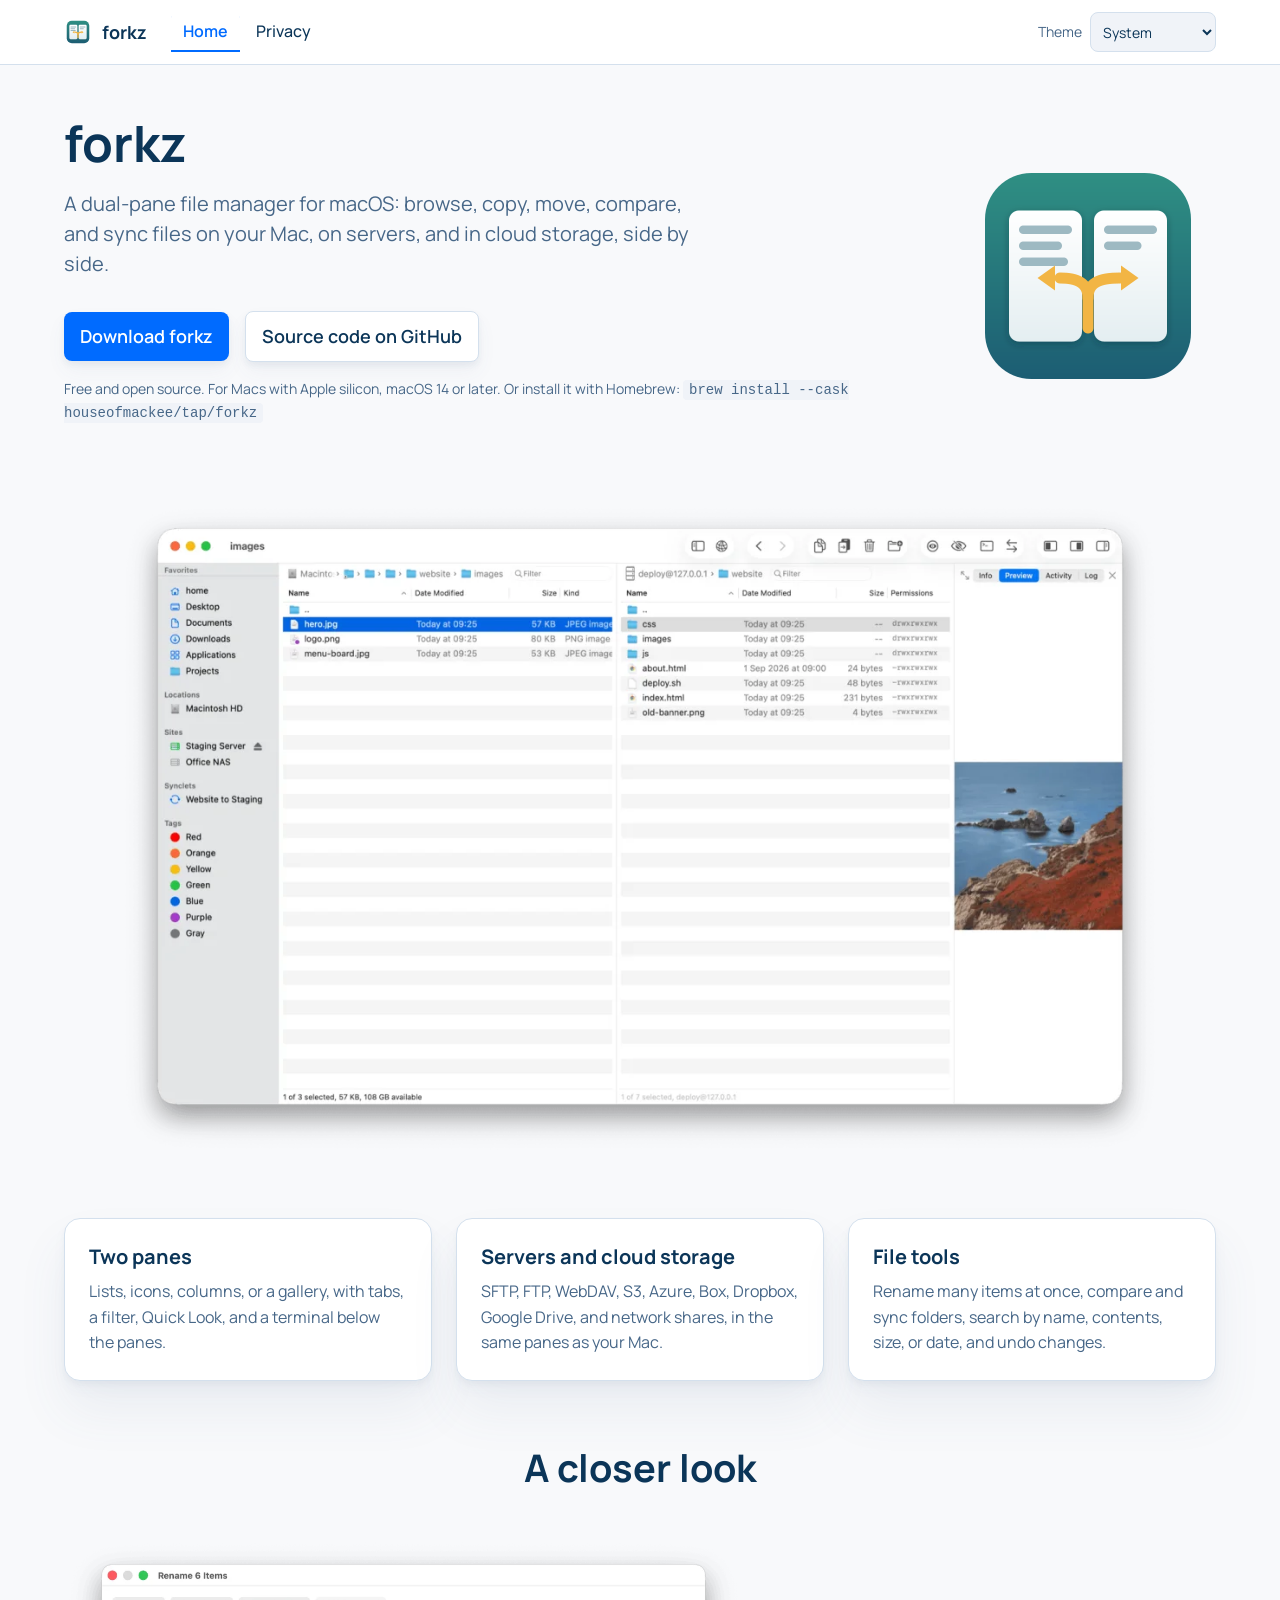
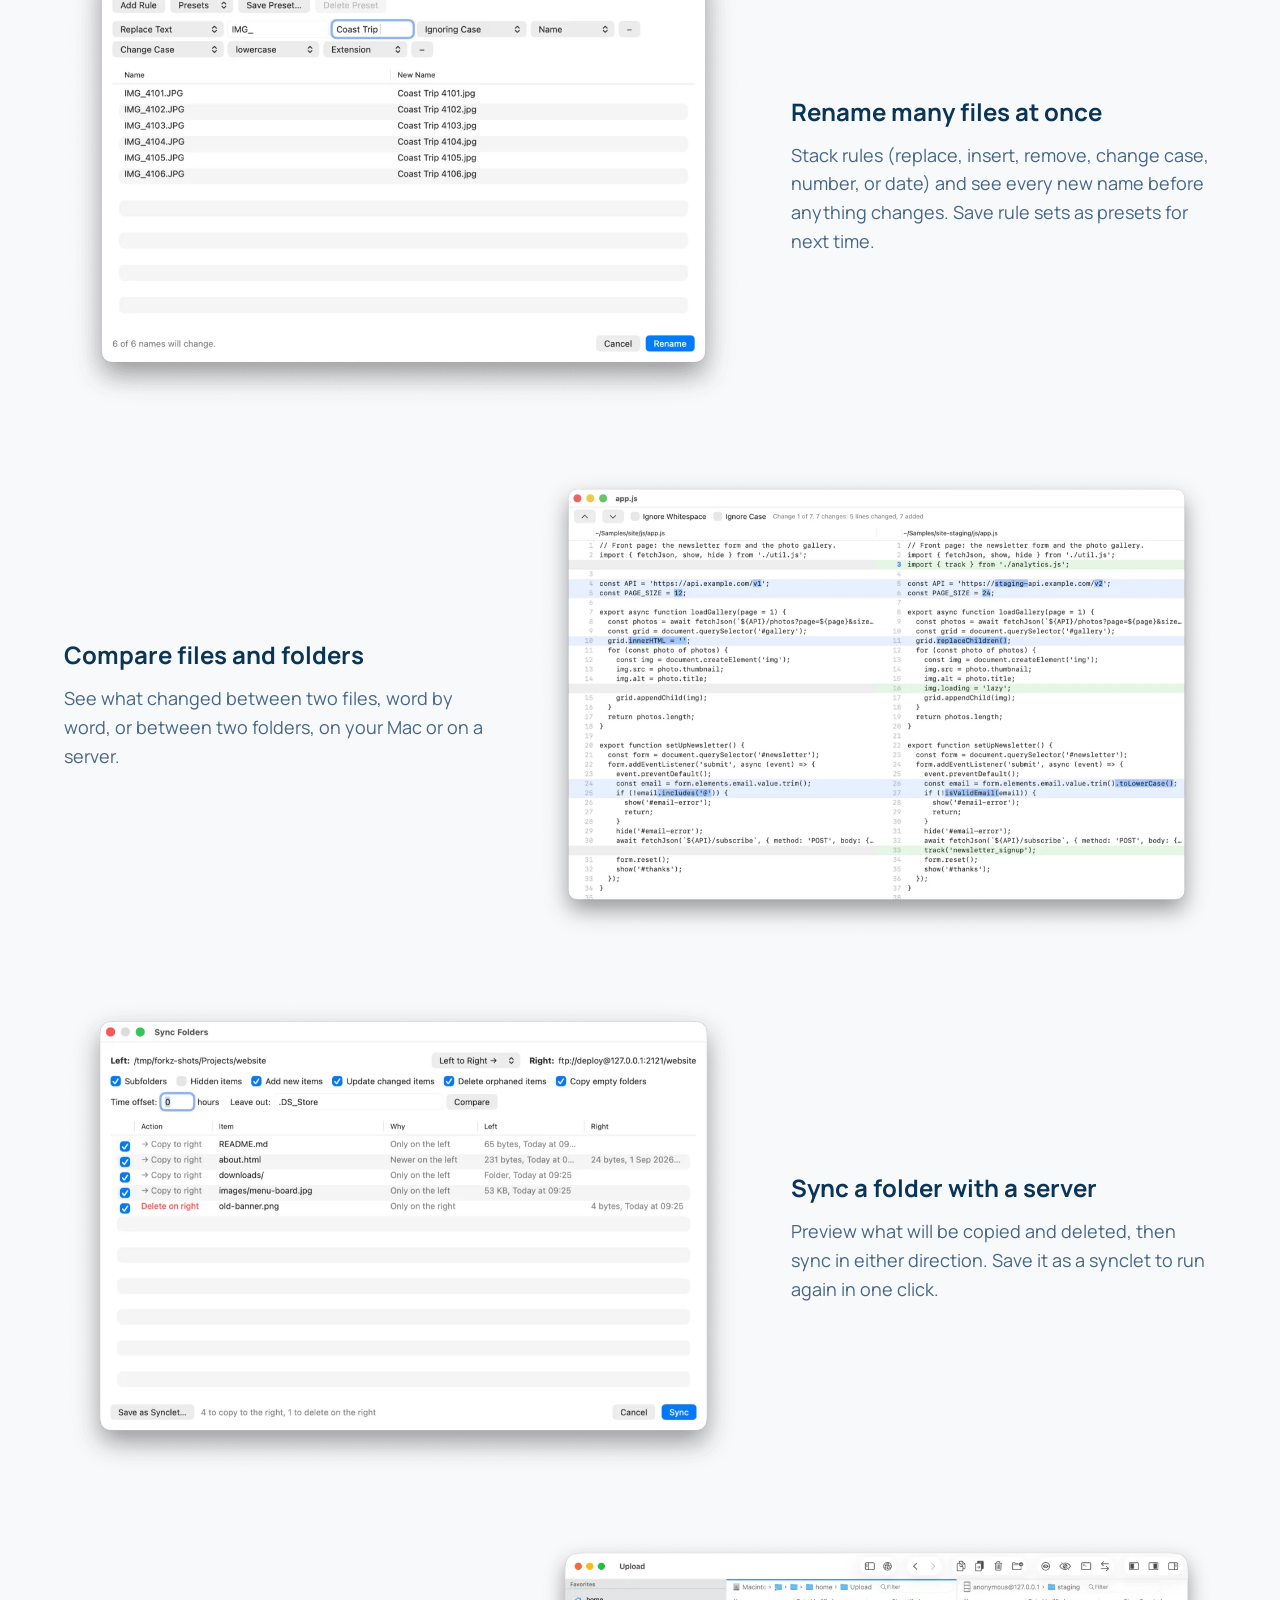
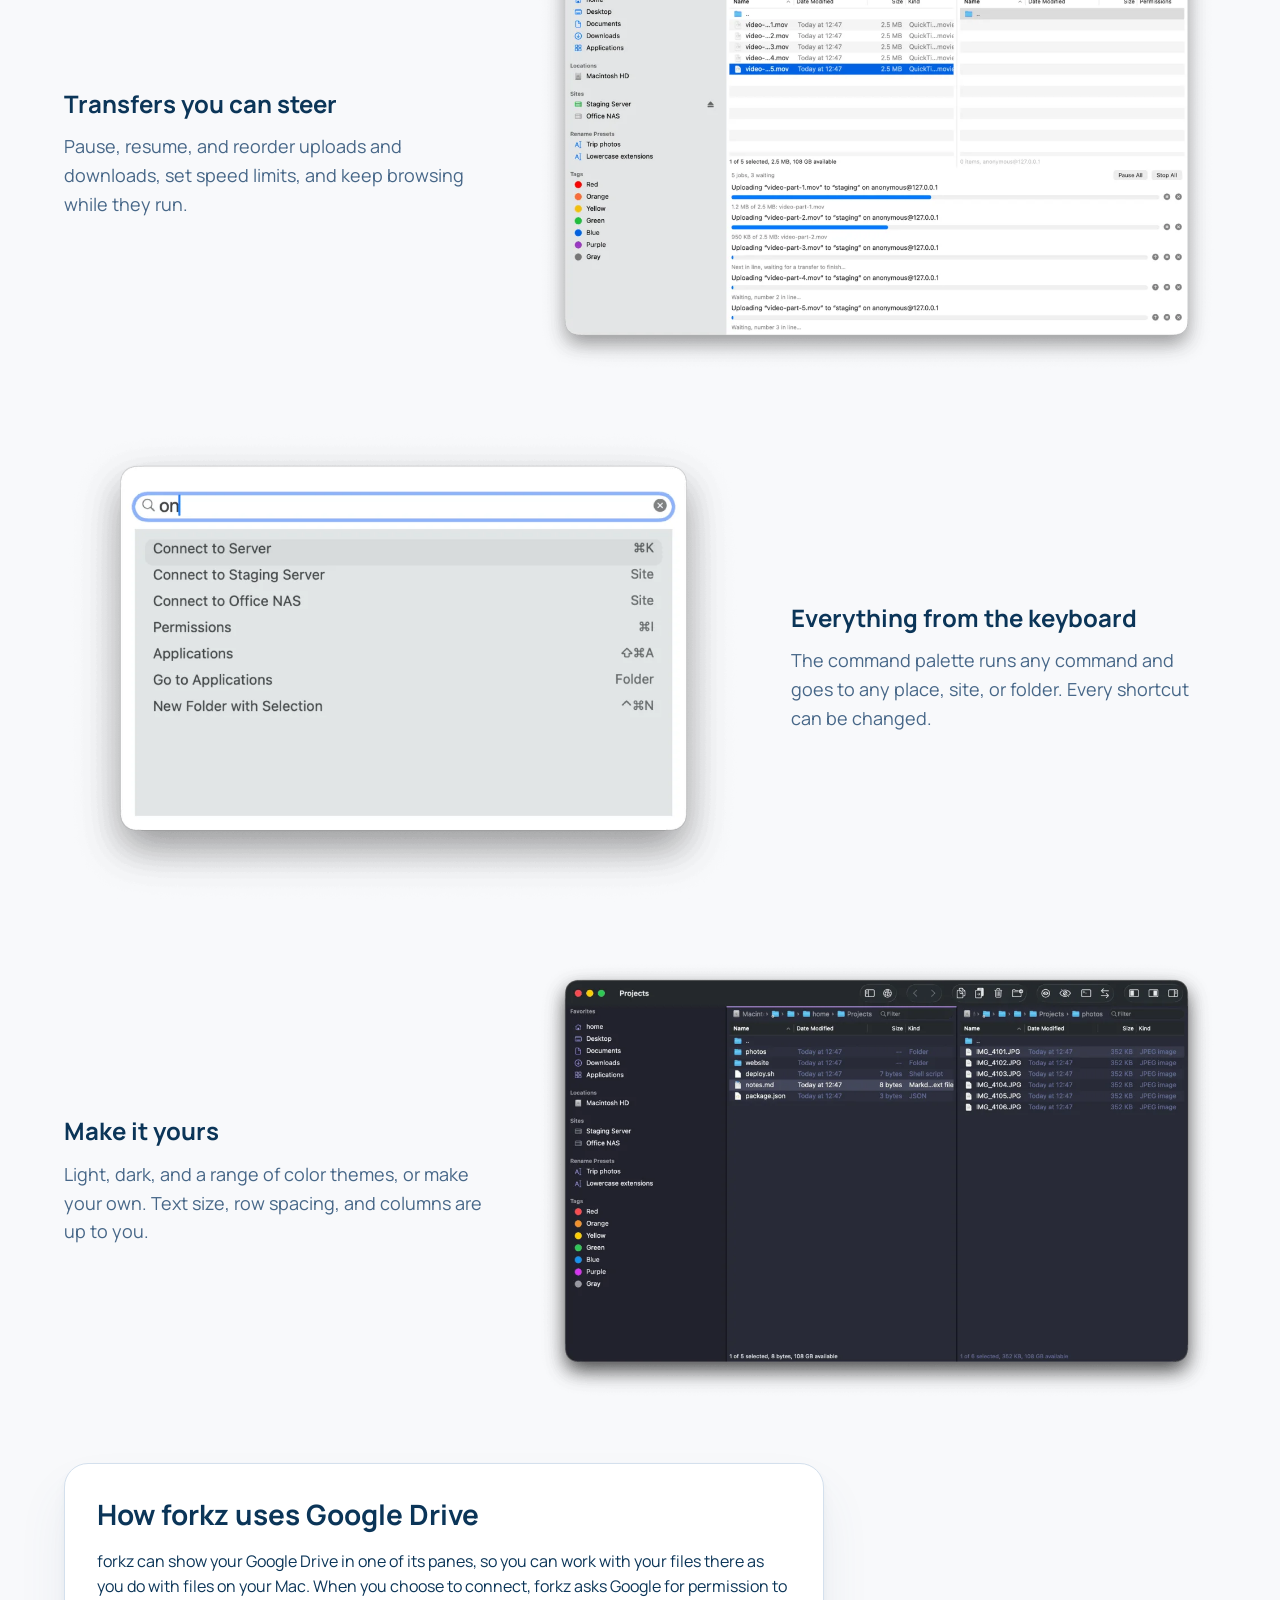
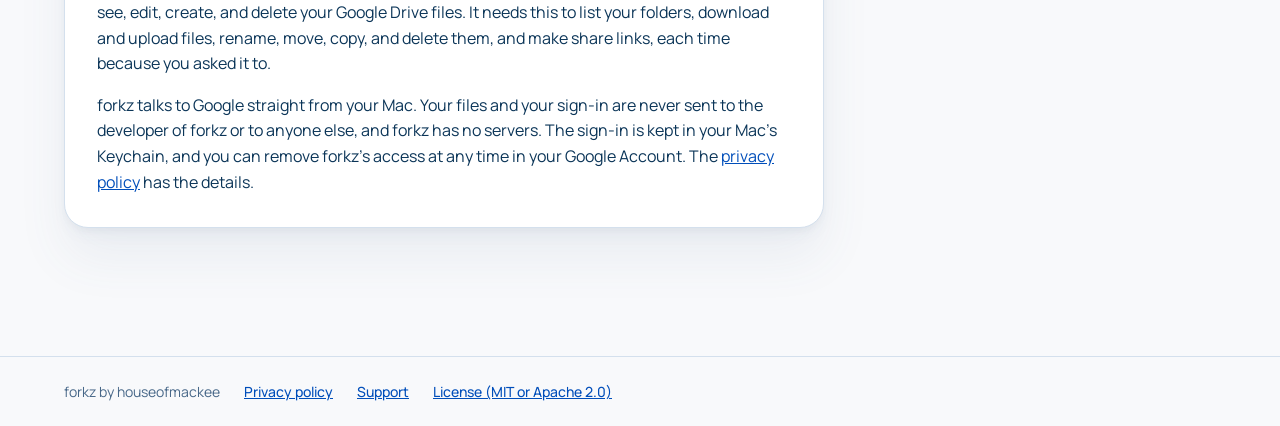
==== site/forkz/index.html @ 17e6d71d "Share in the right-click menu, back to the previous folder after disconnecting The right-click menu " ====
<!doctype html>
<html lang="en">
<head>
  <meta charset="utf-8">
  <meta name="viewport" content="width=device-width, initial-scale=1">
  <title>forkz: a dual-pane file manager for macOS</title>
  <meta name="description" content="forkz is a free, open source, dual-pane file manager for macOS, for files on your Mac and on servers and cloud storage.">
  <script src="theme.js"></script>
  <link rel="icon" href="favicon.svg" type="image/svg+xml">
  <link rel="icon" href="favicon-32.png" type="image/png" sizes="32x32">
  <link rel="apple-touch-icon" href="apple-touch-icon.png">
  <link rel="preconnect" href="https://fonts.googleapis.com">
  <link rel="preconnect" href="https://fonts.gstatic.com" crossorigin>
  <link rel="stylesheet" href="https://fonts.googleapis.com/css2?family=Manrope:wght@400;500;600;700&display=swap">
  <link rel="stylesheet" href="style.css">
</head>
<body>
  <a class="skip" href="#main">Skip to the content</a>
  <header>
    <div class="bar">
      <a class="brand" href="./"><img src="favicon.svg" alt=""><span>forkz</span></a>
      <nav aria-label="Pages">
        <a href="./" aria-current="page">Home</a>
        <a href="privacy.html">Privacy</a>
      </nav>
      <div class="theme">
        <label for="theme">Theme</label>
        <select id="theme">
          <option value="system">System</option>
          <option value="light">Light</option>
          <option value="dark">Dark</option>
          <option value="high-contrast">High contrast</option>
        </select>
      </div>
    </div>
  </header>

  <main id="main">
    <section class="hero">
      <div>
        <h1>forkz</h1>
        <p class="lead">A dual-pane file manager for macOS: browse, copy, move, compare, and sync files on your Mac, on servers, and in cloud storage, side by side.</p>
        <div class="actions">
          <a class="button" href="https://github.com/houseofmackee/forkz/releases/latest">Download forkz</a>
          <a class="button secondary" href="https://github.com/houseofmackee/forkz">Source code on GitHub</a>
        </div>
        <p class="note">Free and open source. For Macs with Apple silicon, macOS 14 or later. Or install it with Homebrew: <code>brew install --cask houseofmackee/tap/forkz</code></p>
      </div>
      <img class="icon" src="icon-256.png" alt="The forkz app icon: two panes with an arrow forking between them">
    </section>

    <figure class="shot wide">
      <img src="screens/main.webp" width="1200" height="751" alt="forkz with a folder on the Mac on the left, an FTP server on the right, and a photo in the preview pane">
    </figure>

    <section class="cards" aria-label="What forkz does">
      <div class="card">
        <h3>Two panes</h3>
        <p>Lists, icons, columns, or a gallery, with tabs, a filter, Quick Look, and a terminal below the panes.</p>
      </div>
      <div class="card">
        <h3>Servers and cloud storage</h3>
        <p>SFTP, FTP, WebDAV, S3, Azure, Box, Dropbox, Google Drive, and network shares, in the same panes as your Mac.</p>
      </div>
      <div class="card">
        <h3>File tools</h3>
        <p>Rename many items at once, compare and sync folders, search by name, contents, size, or date, and undo changes.</p>
      </div>
    </section>

    <section class="tour" aria-labelledby="tour">
      <h2 id="tour">A closer look</h2>
      <div class="row">
        <div class="text">
          <h3>Rename many files at once</h3>
          <p>Stack rules (replace, insert, remove, change case, number, or date) and see every new name before anything changes. Save rule sets as presets for next time.</p>
        </div>
        <figure class="shot">
          <img src="screens/rename.webp" width="1200" height="834" loading="lazy" alt="Rename Multiple Items replacing a prefix and lowercasing extensions, with a live preview">
        </figure>
      </div>
      <div class="row">
        <div class="text">
          <h3>Compare files and folders</h3>
          <p>See what changed between two files, word by word, or between two folders, on your Mac or on a server.</p>
        </div>
        <figure class="shot">
          <img src="screens/compare-files.webp" width="1200" height="835" loading="lazy" alt="Two versions of a JavaScript file side by side, with changed lines in blue, the changed words marked, and added lines in green">
        </figure>
      </div>
      <div class="row">
        <div class="text">
          <h3>Sync a folder with a server</h3>
          <p>Preview what will be copied and deleted, then sync in either direction. Save it as a synclet to run again in one click.</p>
        </div>
        <figure class="shot">
          <img src="screens/sync.webp" width="1200" height="848" loading="lazy" alt="Sync Folders comparing a local folder with a staging server, showing four copies and one delete">
        </figure>
      </div>
      <div class="row">
        <div class="text">
          <h3>Transfers you can steer</h3>
          <p>Pause, resume, and reorder uploads and downloads, set speed limits, and keep browsing while they run.</p>
        </div>
        <figure class="shot">
          <img src="screens/queue.webp" width="1200" height="774" loading="lazy" alt="Five uploads to a server: two running, three waiting with their place in line, and Pause All and Stop All above them">
        </figure>
      </div>
      <div class="row">
        <div class="text">
          <h3>Everything from the keyboard</h3>
          <p>The command palette runs any command and goes to any place, site, or folder. Every shortcut can be changed.</p>
        </div>
        <figure class="shot">
          <img src="screens/palette.webp" width="1200" height="843" loading="lazy" alt="The command palette showing commands and saved sites that match &#8220;on&#8221;">
        </figure>
      </div>
      <div class="row">
        <div class="text">
          <h3>Make it yours</h3>
          <p>Light, dark, and a range of color themes, or make your own. Text size, row spacing, and columns are up to you.</p>
        </div>
        <figure class="shot">
          <img src="screens/themes.webp" width="1200" height="774" loading="lazy" alt="forkz in the Dracula theme, with rename presets in the sidebar">
        </figure>
      </div>
    </section>

    <section class="panel prose" aria-labelledby="google">
      <h2 id="google">How forkz uses Google Drive</h2>
      <p>forkz can show your Google Drive in one of its panes, so you can work with your files there as you do with files on your Mac. When you choose to connect, forkz asks Google for permission to see, edit, create, and delete your Google Drive files. It needs this to list your folders, download and upload files, rename, move, copy, and delete them, and make share links, each time because you asked it to.</p>
      <p>forkz talks to Google straight from your Mac. Your files and your sign-in are never sent to the developer of forkz or to anyone else, and forkz has no servers. The sign-in is kept in your Mac&#8217;s Keychain, and you can remove forkz&#8217;s access at any time in your Google Account. The <a href="privacy.html">privacy policy</a> has the details.</p>
    </section>
  </main>

  <footer>
    <div class="bar">
      <span>forkz by houseofmackee</span>
      <a href="privacy.html">Privacy policy</a>
      <a href="https://github.com/houseofmackee/forkz/issues">Support</a>
      <a href="https://github.com/houseofmackee/forkz#license">License (MIT or Apache 2.0)</a>
    </div>
  </footer>
</body>
</html>
---- site/forkz/style.css ----
/* forkz's web pages: the shared design system (DESIGN.md), with its light,
   dark, and high-contrast themes. Colors come only from these variables. */

:root,
[data-theme="light"] {
  --ink-navy: #0b3558;
  --signal-blue: #006bff;
  --slate-gray: #476788;
  --mist-gray: #a6bbd1;
  --cloud: #f8f9fb;
  --paper: #ffffff;
  --pebble: #f0f3f8;
  --hairline: #d4e0ed;
  --deep-cobalt: #004eba;
  --badge-fill: #e6f0ff;
  --link: #004eba;
  --shadow-card: rgba(71, 103, 136, 0.04) 0 4px 5px, rgba(71, 103, 136, 0.03) 0 8px 15px,
    rgba(71, 103, 136, 0.08) 0 30px 50px;
  --shadow-small: rgba(71, 103, 136, 0.04) 0 4px 5px, rgba(71, 103, 136, 0.03) 0 4px 10px,
    rgba(71, 103, 136, 0.05) 0 10px 20px;
  color-scheme: light;
}

[data-theme="dark"] {
  --ink-navy: #e8eef6;
  --signal-blue: #4d94ff;
  --slate-gray: #9db4cc;
  --mist-gray: #7f9bb9;
  --cloud: #071b2e;
  --paper: #0e2a45;
  --pebble: #163a5c;
  --hairline: #2f5578;
  --deep-cobalt: #a9cbff;
  --badge-fill: #12335c;
  --link: #a9cbff;
  --shadow-card: rgba(0, 10, 24, 0.3) 0 4px 5px, rgba(0, 10, 24, 0.25) 0 8px 15px, rgba(0, 10, 24, 0.4) 0 30px 50px;
  --shadow-small: rgba(0, 10, 24, 0.3) 0 4px 5px, rgba(0, 10, 24, 0.25) 0 4px 10px, rgba(0, 10, 24, 0.3) 0 10px 20px;
  color-scheme: dark;
}

[data-theme="high-contrast"] {
  --ink-navy: #06223a;
  --signal-blue: #0046b8;
  --slate-gray: #2f4a66;
  --mist-gray: #3d566f;
  --cloud: #f8f9fb;
  --paper: #ffffff;
  --pebble: #f0f3f8;
  --hairline: #6f8aa6;
  --deep-cobalt: #003a8c;
  --badge-fill: #e6f0ff;
  --link: #003a8c;
  color-scheme: light;
}

/* No theme chosen: follow the system's dark mode. */
@media (prefers-color-scheme: dark) {
  :root:not([data-theme]) {
    --ink-navy: #e8eef6;
    --signal-blue: #4d94ff;
    --slate-gray: #9db4cc;
    --mist-gray: #7f9bb9;
    --cloud: #071b2e;
    --paper: #0e2a45;
    --pebble: #163a5c;
    --hairline: #2f5578;
    --deep-cobalt: #a9cbff;
    --badge-fill: #12335c;
    --link: #a9cbff;
    --shadow-card: rgba(0, 10, 24, 0.3) 0 4px 5px, rgba(0, 10, 24, 0.25) 0 8px 15px, rgba(0, 10, 24, 0.4) 0 30px 50px;
    --shadow-small: rgba(0, 10, 24, 0.3) 0 4px 5px, rgba(0, 10, 24, 0.25) 0 4px 10px, rgba(0, 10, 24, 0.3) 0 10px 20px;
    color-scheme: dark;
  }
}

* {
  box-sizing: border-box;
}

body {
  margin: 0;
  background: var(--cloud);
  color: var(--ink-navy);
  font-family: Manrope, system-ui, sans-serif;
  font-size: 16px;
  line-height: 1.6;
}

a {
  color: var(--link);
}

a:focus-visible,
button:focus-visible,
select:focus-visible {
  outline: 2px solid var(--signal-blue);
  outline-offset: 2px;
}

.skip {
  position: absolute;
  left: -9999px;
}

.skip:focus {
  left: 16px;
  top: 16px;
  z-index: 10;
  background: var(--paper);
  padding: 8px 16px;
  border-radius: 8px;
}

/* The header: 64px on Paper, the icon and name, tabs, and the theme. */
header {
  position: sticky;
  top: 0;
  z-index: 5;
  background: var(--paper);
  border-bottom: 1px solid var(--hairline);
}

.bar {
  max-width: 1200px;
  margin: 0 auto;
  padding: 0 24px;
  height: 64px;
  display: flex;
  align-items: center;
}

.brand {
  display: flex;
  align-items: center;
  gap: 10px;
  color: var(--ink-navy);
  text-decoration: none;
  font-size: 18px;
  font-weight: 700;
}

.brand img {
  width: 28px;
  height: 28px;
}

nav {
  display: flex;
  gap: 4px;
  margin-left: 24px;
}

nav a {
  display: flex;
  align-items: center;
  height: 40px;
  padding: 0 12px;
  border-radius: 8px;
  color: var(--ink-navy);
  font-weight: 500;
  text-decoration: none;
}

nav a:hover {
  background: var(--pebble);
}

nav a[aria-current="page"] {
  color: var(--signal-blue);
  font-weight: 600;
  border-radius: 8px 8px 0 0;
  box-shadow: inset 0 -2px 0 var(--signal-blue);
  background: none;
}

.theme {
  margin-left: auto;
  display: flex;
  align-items: center;
  gap: 8px;
  font-size: 14px;
  color: var(--slate-gray);
}

.theme select {
  height: 40px;
  padding: 0 8px;
  border: 1px solid var(--hairline);
  border-radius: 8px;
  background: var(--pebble);
  color: var(--ink-navy);
  font: inherit;
}

main {
  max-width: 1200px;
  margin: 0 auto;
  padding: 48px 24px 64px;
}

/* The home page's first section: the icon, name, and download. */
.hero {
  display: grid;
  grid-template-columns: 1fr auto;
  gap: 48px;
  align-items: center;
  margin-bottom: 64px;
}

.hero h1 {
  font-size: 50px;
  line-height: 1.2;
  margin: 0 0 16px;
}

.lead {
  font-size: 20px;
  line-height: 1.5;
  color: var(--slate-gray);
  margin: 0 0 32px;
  max-width: 640px;
}

.hero .icon {
  width: 256px;
  height: 256px;
}

.actions {
  display: flex;
  flex-wrap: wrap;
  gap: 16px;
  align-items: center;
}

.button {
  display: inline-flex;
  align-items: center;
  min-height: 44px;
  padding: 10px 16px;
  border-radius: 8px;
  background: var(--signal-blue);
  color: var(--paper);
  font-size: 18px;
  font-weight: 600;
  text-decoration: none;
  box-shadow: var(--shadow-small);
}

.button.secondary {
  background: var(--paper);
  color: var(--ink-navy);
  border: 1px solid var(--hairline);
}

code {
  font-family: ui-monospace, "SF Mono", Menlo, monospace;
  font-size: 14px;
  background: var(--pebble);
  border-radius: 4px;
  padding: 2px 6px;
}

.note {
  color: var(--slate-gray);
  font-size: 14px;
  margin-top: 16px;
}

h2 {
  font-size: 28px;
  line-height: 1.3;
  margin: 0 0 16px;
}

h3 {
  font-size: 20px;
  line-height: 1.4;
  margin: 0 0 8px;
}

.cards {
  display: grid;
  grid-template-columns: repeat(auto-fit, minmax(260px, 1fr));
  gap: 24px;
  margin-bottom: 64px;
}

.card {
  background: var(--paper);
  border: 1px solid var(--hairline);
  border-radius: 16px;
  padding: 24px;
  box-shadow: var(--shadow-card);
}

.card p {
  margin: 0;
  color: var(--slate-gray);
}

/* Screenshots: real windows, with their shadow and transparent corners. */
.shot {
  margin: 0;
}

.shot img {
  display: block;
  width: 100%;
  height: auto;
}

.shot.wide {
  max-width: 1040px;
  margin: 0 auto 64px;
}

/* A closer look: text beside a screenshot, sides alternating. */
.tour {
  margin-bottom: 64px;
}

.tour > h2 {
  font-size: 38px;
  line-height: 1.21;
  text-align: center;
  margin-bottom: 48px;
}

.row {
  display: grid;
  grid-template-columns: 1fr 1.6fr;
  gap: 48px;
  align-items: center;
  margin-bottom: 56px;
}

/* Screenshot first: it keeps the wide column. */
.row:nth-child(odd of .row) {
  grid-template-columns: 1.6fr 1fr;
}

.row:nth-child(odd of .row) .text {
  order: 2;
}

.row .text p {
  color: var(--slate-gray);
  font-size: 18px;
  margin: 0;
}

.row h3 {
  font-size: 24px;
  margin-bottom: 12px;
}

/* Long text (the privacy policy, and the data section). */
.prose {
  max-width: 760px;
}

.prose p,
.prose li {
  color: var(--ink-navy);
}

.prose h2 {
  margin-top: 48px;
}

.prose .updated {
  color: var(--slate-gray);
  font-size: 14px;
}

.panel {
  background: var(--paper);
  border: 1px solid var(--hairline);
  border-radius: 24px;
  padding: 32px;
  box-shadow: var(--shadow-card);
  margin-bottom: 64px;
}

.panel h2:first-child {
  margin-top: 0;
}

.panel p:last-child {
  margin-bottom: 0;
}

footer {
  border-top: 1px solid var(--hairline);
}

footer .bar {
  height: auto;
  padding-top: 24px;
  padding-bottom: 24px;
  gap: 24px;
  flex-wrap: wrap;
  font-size: 14px;
  color: var(--slate-gray);
}

footer a {
  font-weight: 500;
}

@media (max-width: 720px) {
  .row {
    grid-template-columns: 1fr;
    gap: 16px;
    margin-bottom: 40px;
  }
  .row:nth-child(odd of .row) {
    grid-template-columns: 1fr;
  }
  .row:nth-child(odd of .row) .text {
    order: 0;
  }
  .tour > h2 {
    font-size: 28px;
    margin-bottom: 32px;
  }
  .bar {
    padding: 0 16px;
  }
  main {
    padding: 32px 16px 48px;
  }
  .hero {
    grid-template-columns: 1fr;
    gap: 24px;
  }
  .hero .icon {
    width: 128px;
    height: 128px;
    order: -1;
  }
  .hero h1 {
    font-size: 38px;
  }
}

/* Narrow: the name shortens to the icon, and the theme label goes. */
@media (max-width: 480px) {
  .brand span,
  .theme label {
    position: absolute;
    left: -9999px;
  }
  nav {
    margin-left: 16px;
  }
}

@media (prefers-reduced-motion: reduce) {
  * {
    transition: none !important;
    animation: none !important;
  }
}
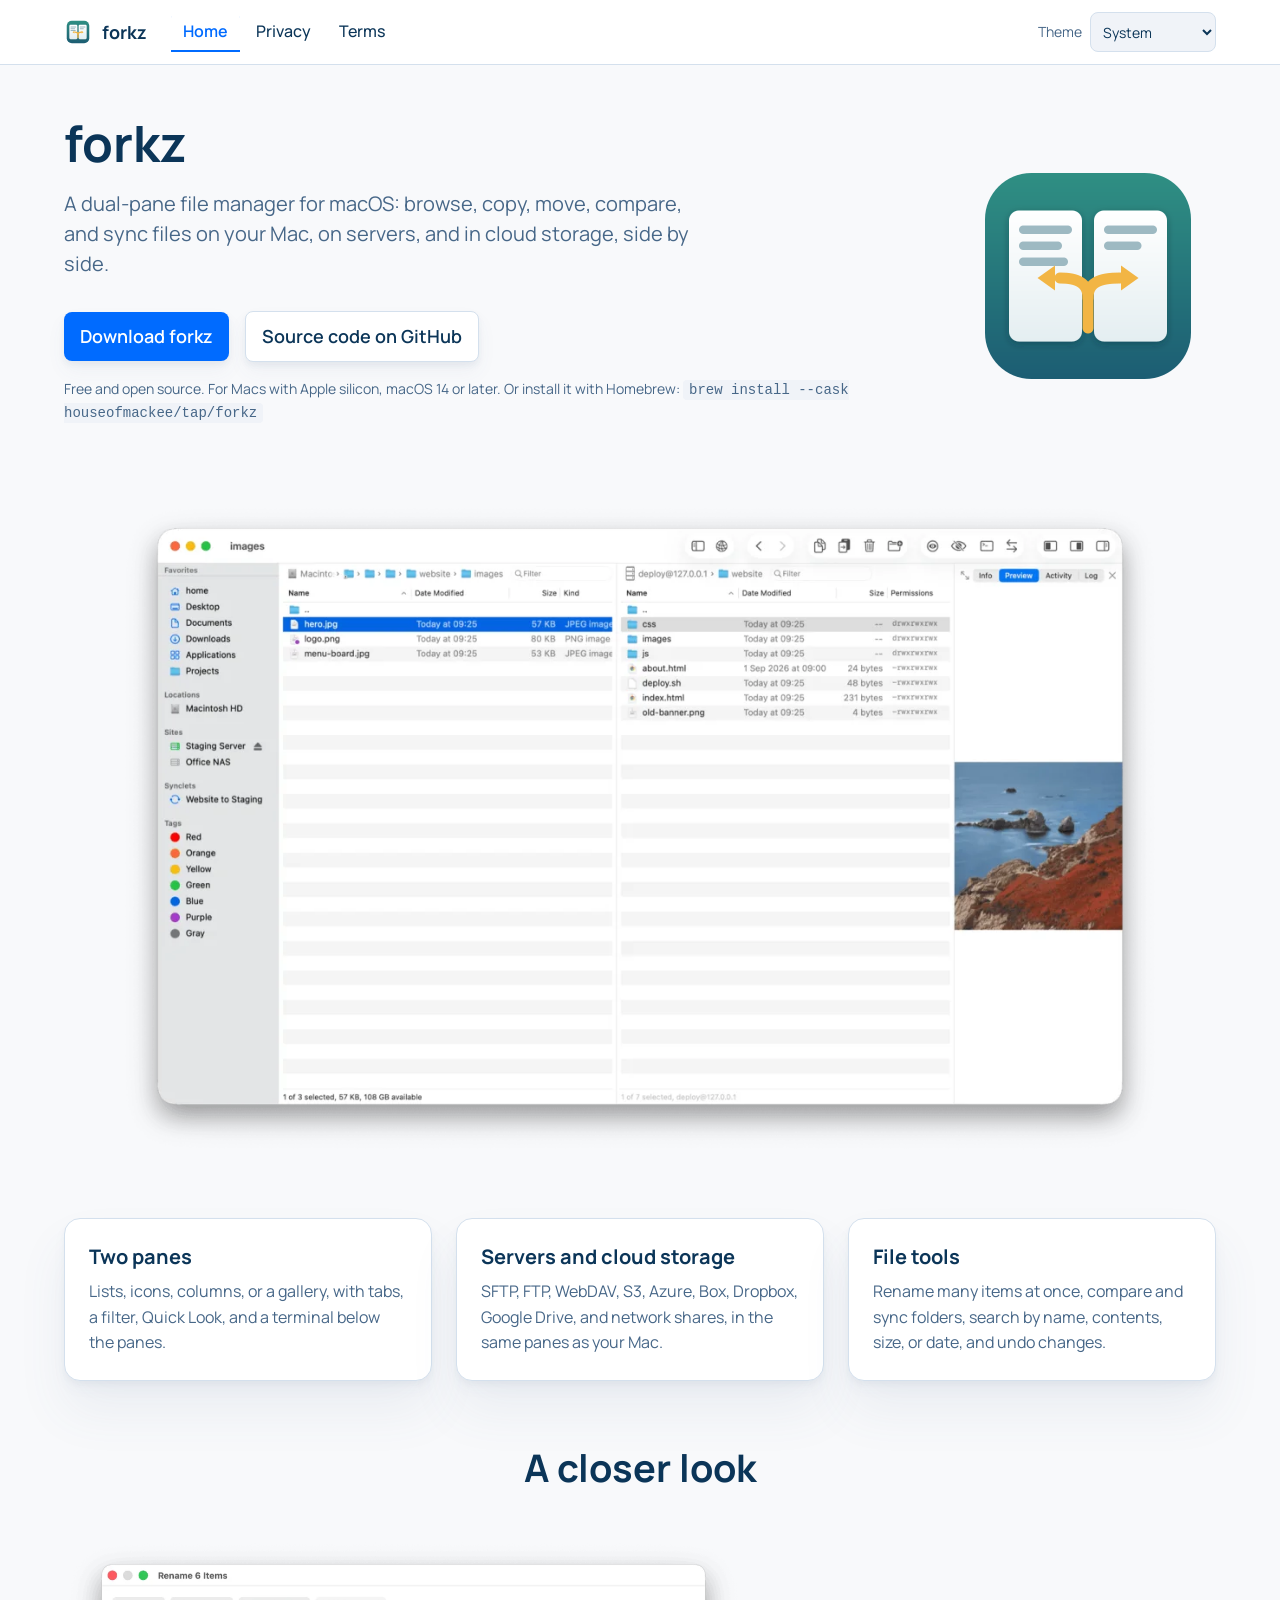
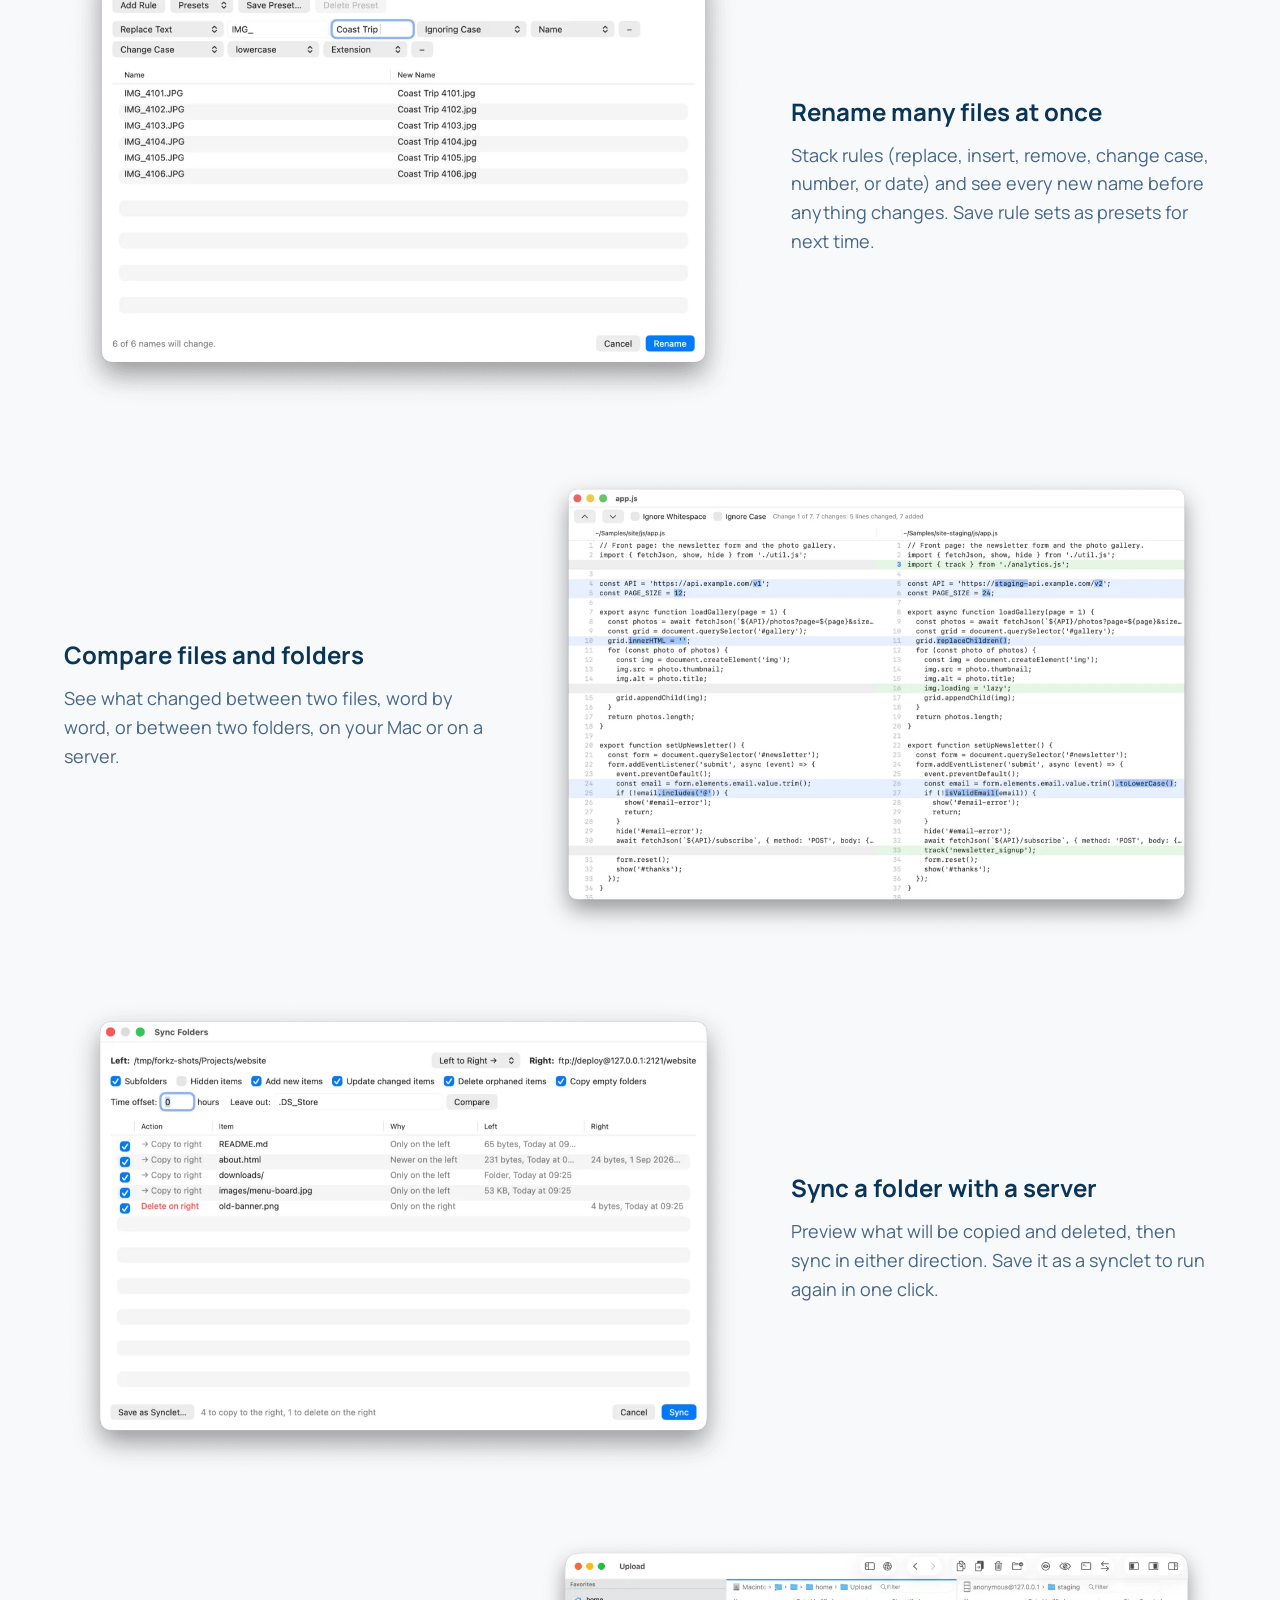
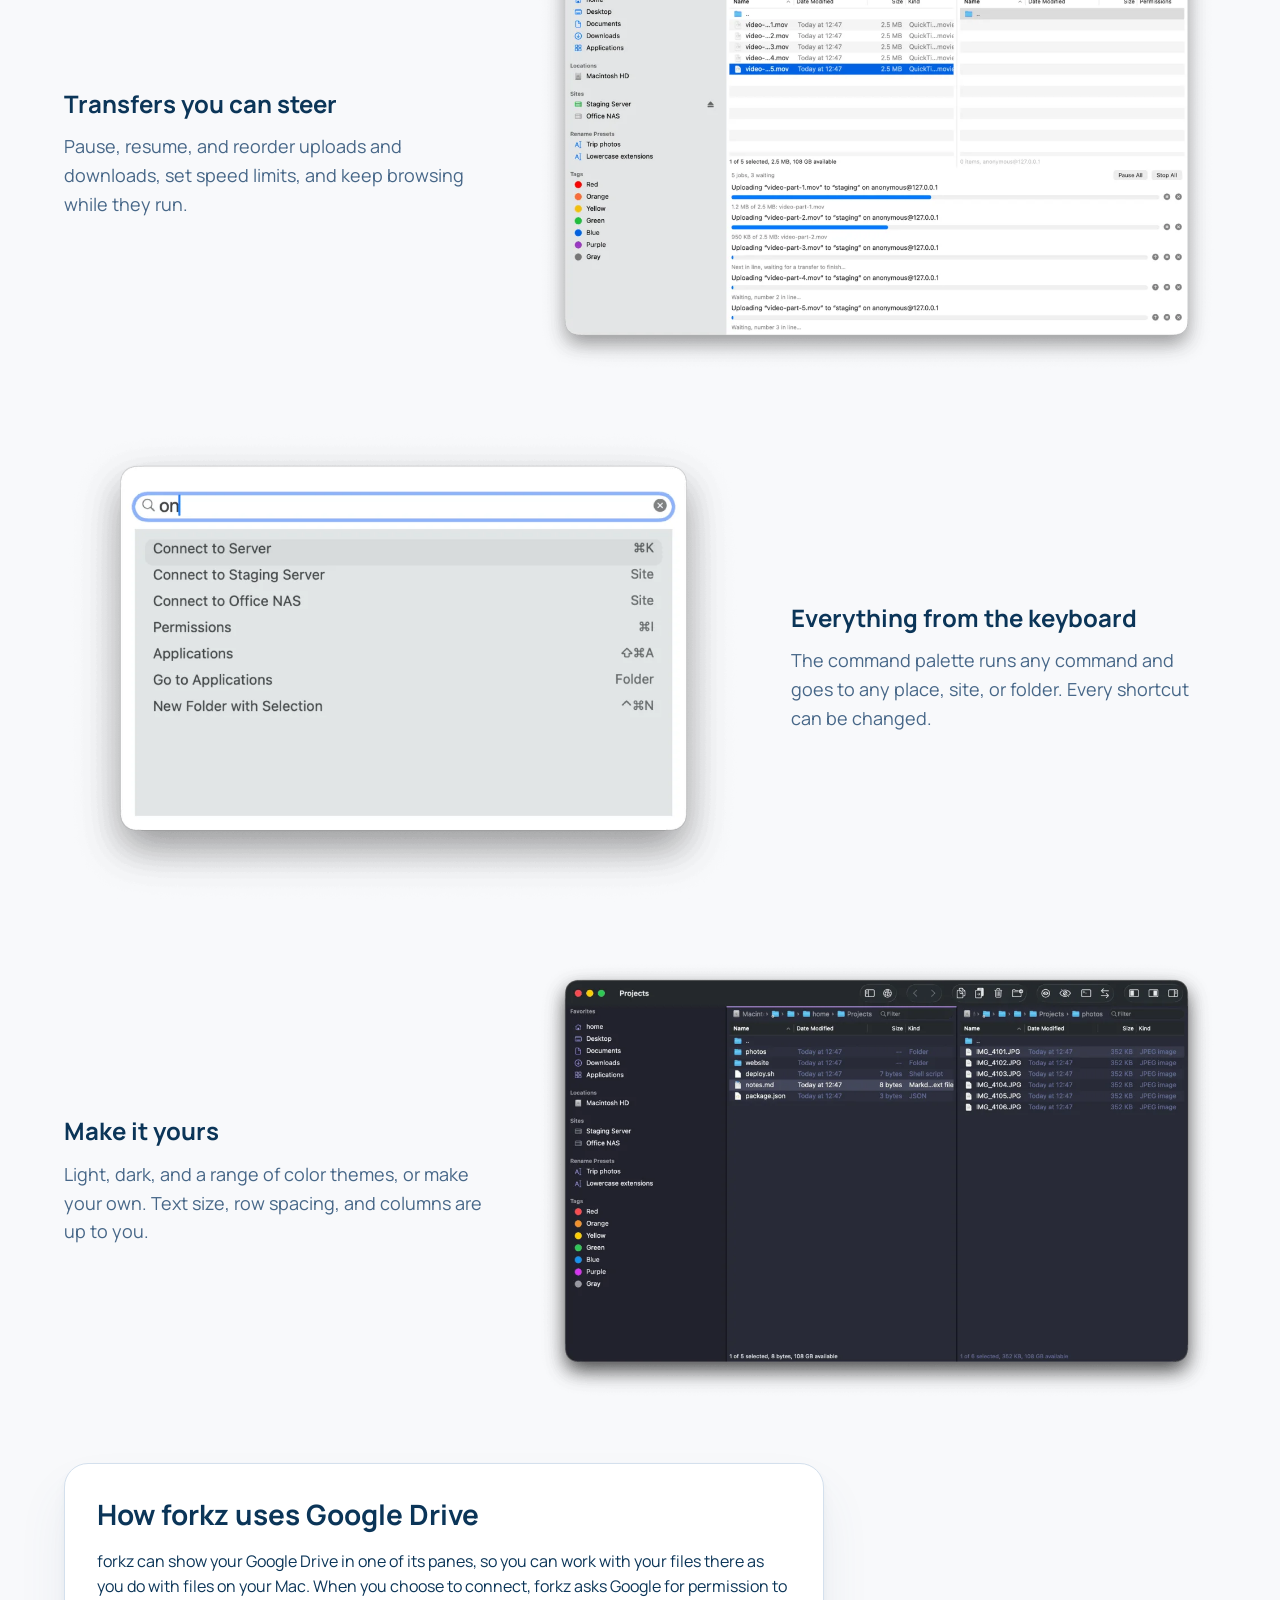
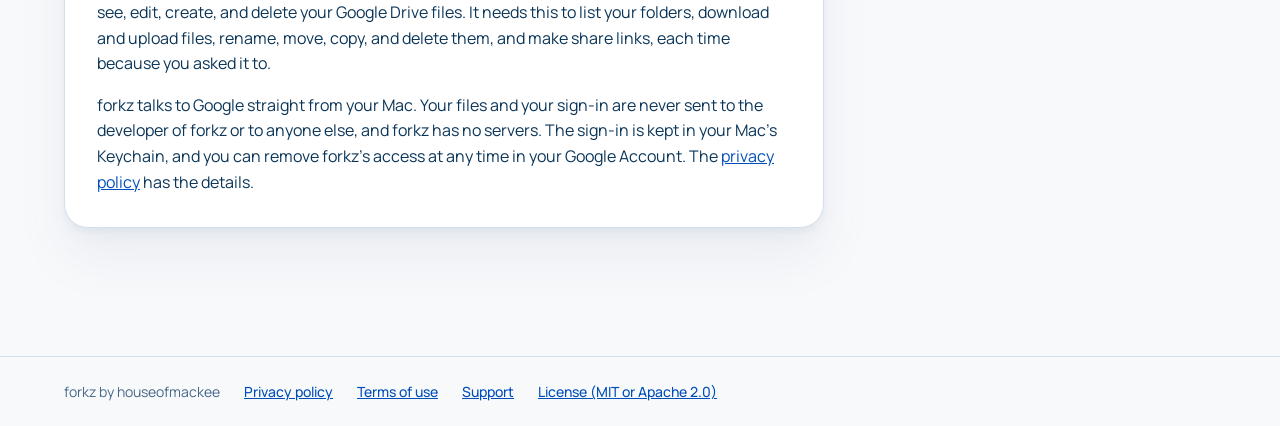
==== commit c46df686: "Add a Raycast extension and a terms of use page The extension connects to sites, opens recent folder" ====
--- a/site/forkz/index.html
+++ b/site/forkz/index.html
@@ -22,6 +22,7 @@
       <nav aria-label="Pages">
         <a href="./" aria-current="page">Home</a>
         <a href="privacy.html">Privacy</a>
+        <a href="terms.html">Terms</a>
       </nav>
       <div class="theme">
         <label for="theme">Theme</label>
@@ -137,6 +138,7 @@
     <div class="bar">
       <span>forkz by houseofmackee</span>
       <a href="privacy.html">Privacy policy</a>
+      <a href="terms.html">Terms of use</a>
       <a href="https://github.com/houseofmackee/forkz/issues">Support</a>
       <a href="https://github.com/houseofmackee/forkz#license">License (MIT or Apache 2.0)</a>
     </div>
--- a/site/forkz/style.css
+++ b/site/forkz/style.css
@@ -453,7 +453,14 @@
     left: -9999px;
   }
   nav {
-    margin-left: 16px;
+    margin-left: 8px;
+    gap: 0;
+  }
+  nav a {
+    padding: 0 8px;
+  }
+  .theme select {
+    max-width: 112px;
   }
 }
 
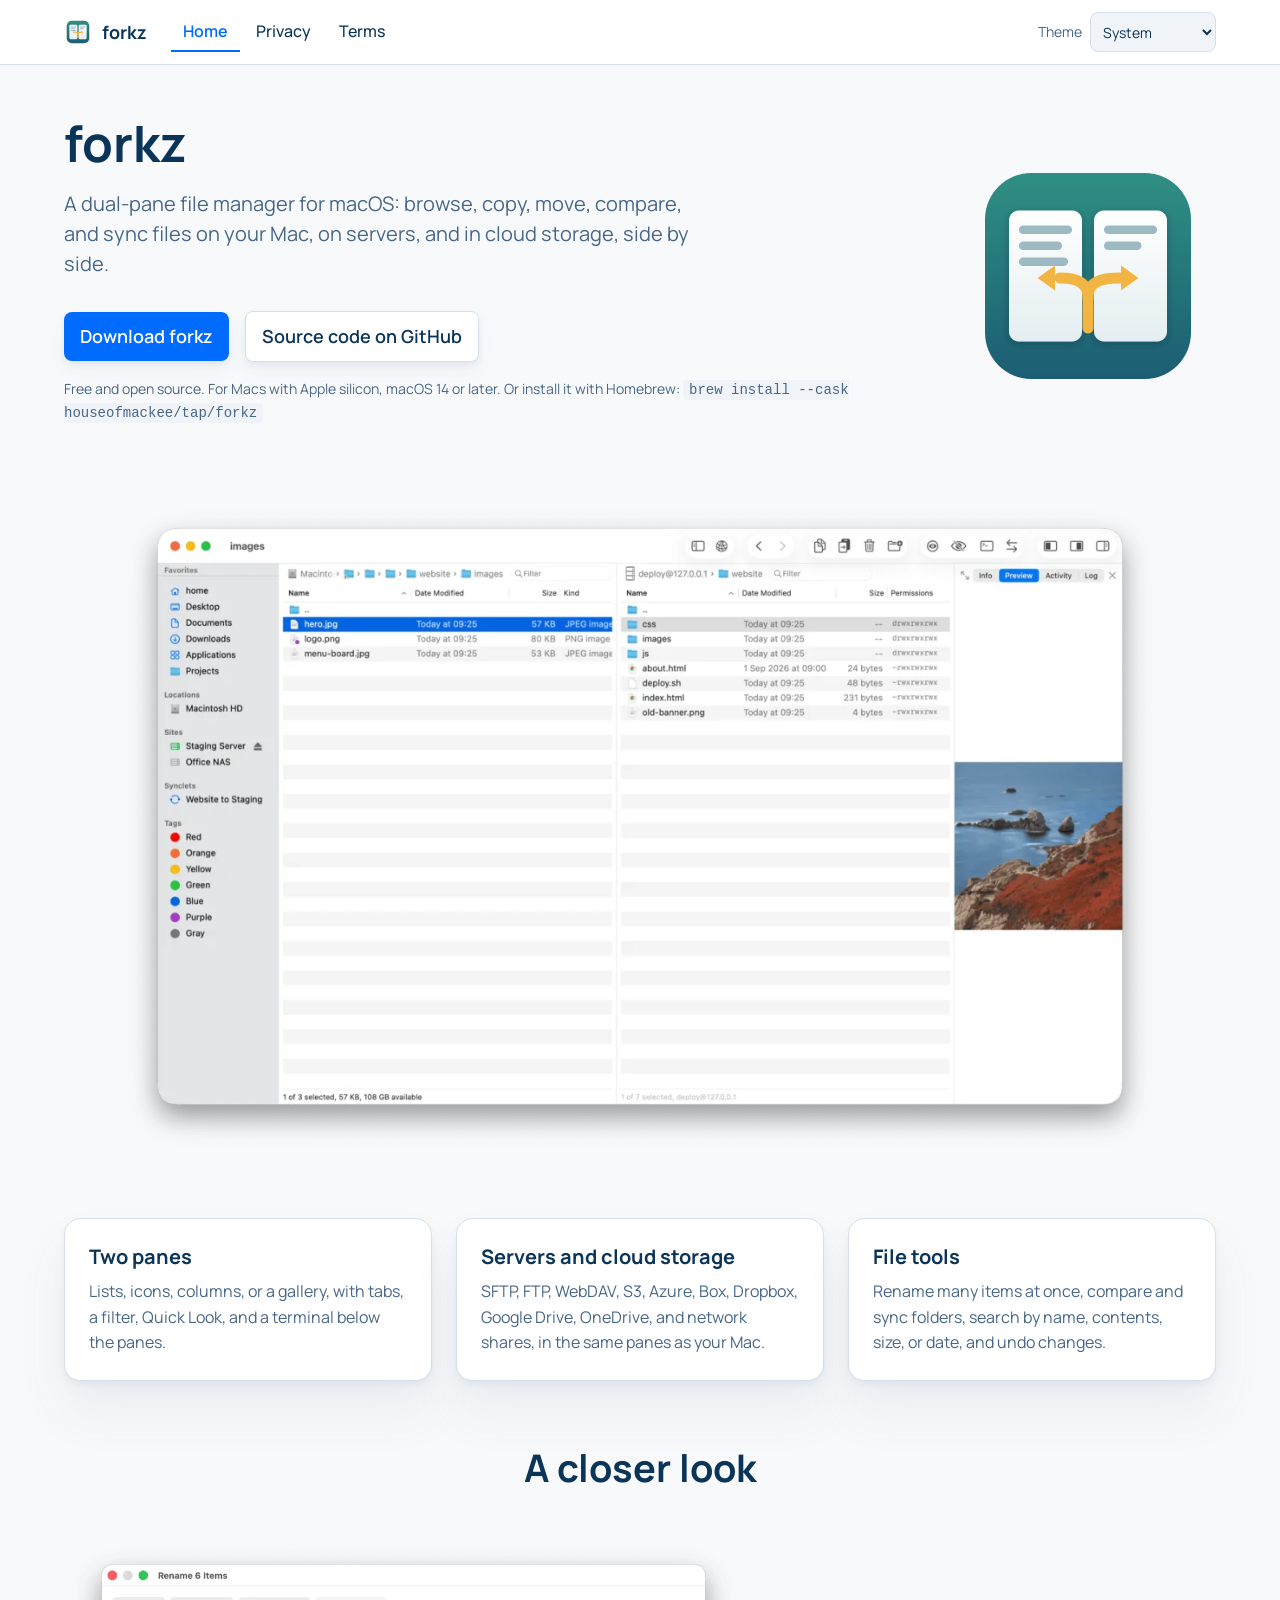
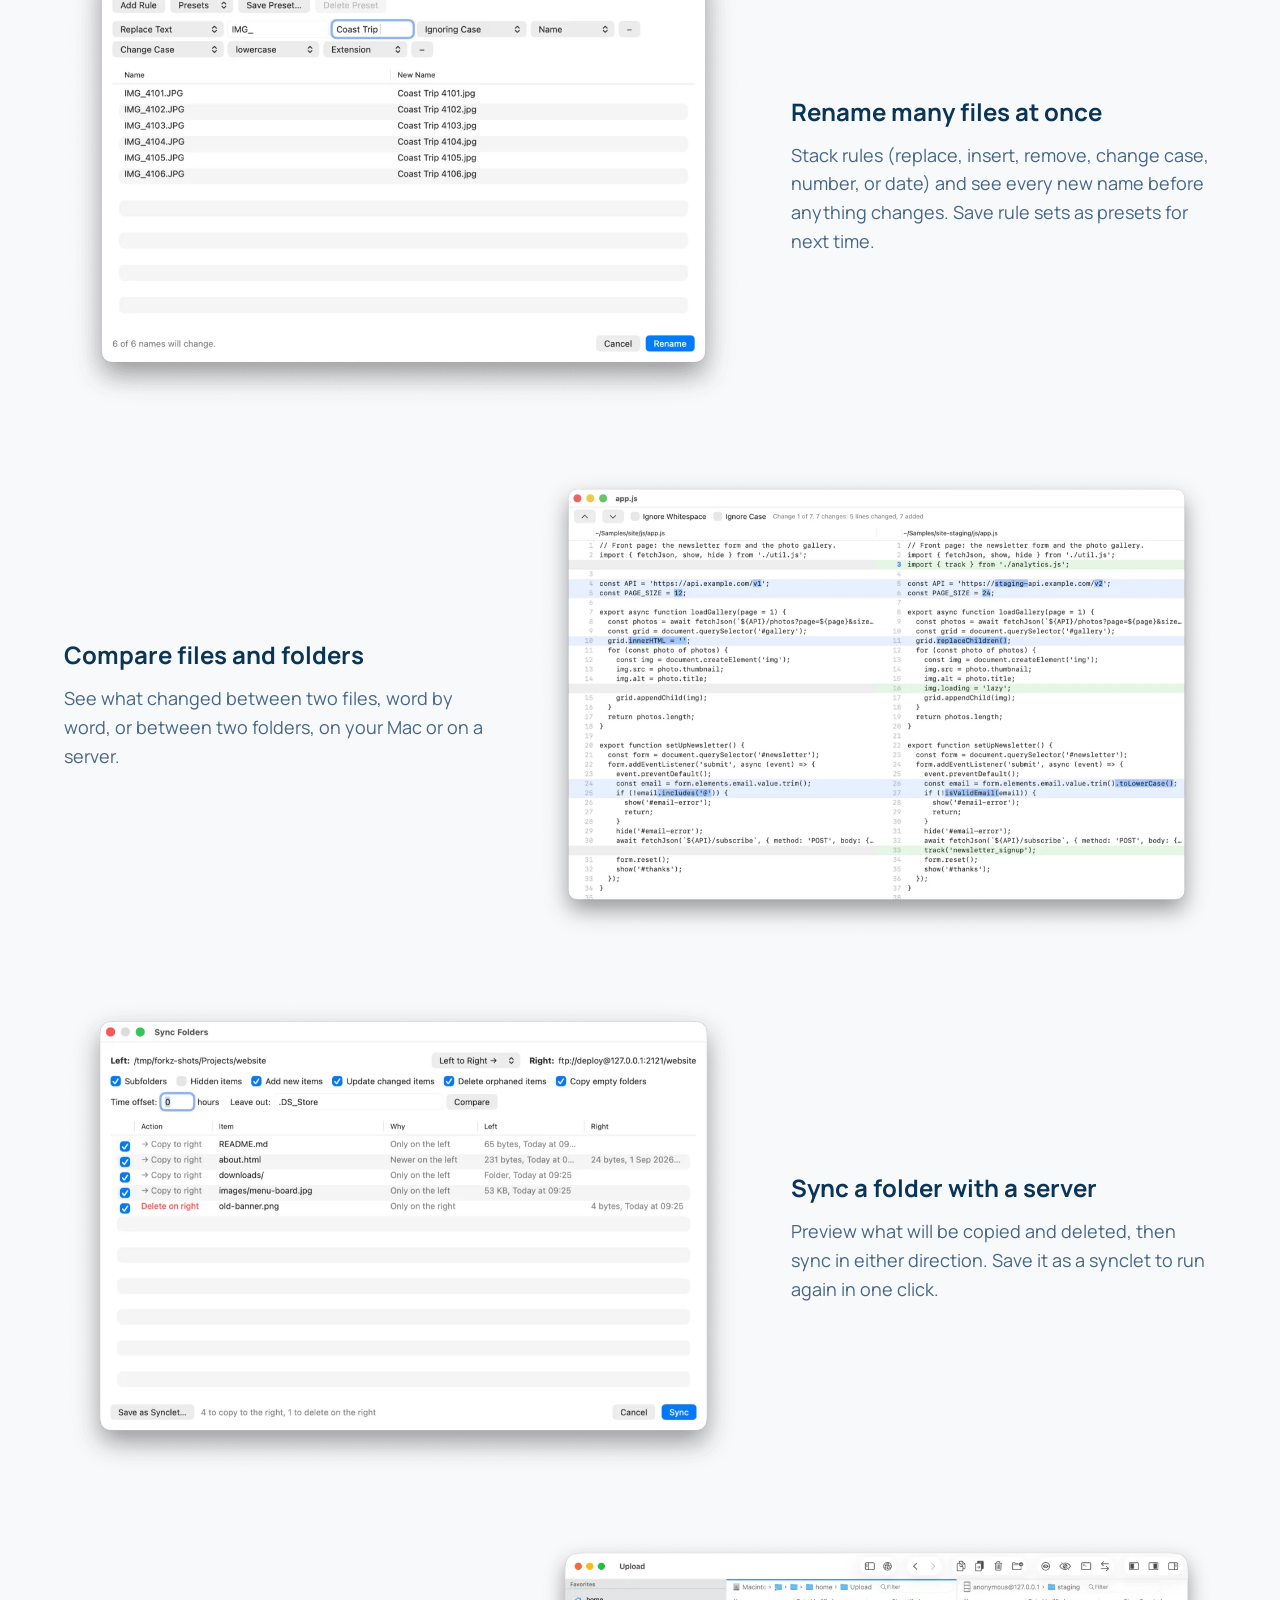
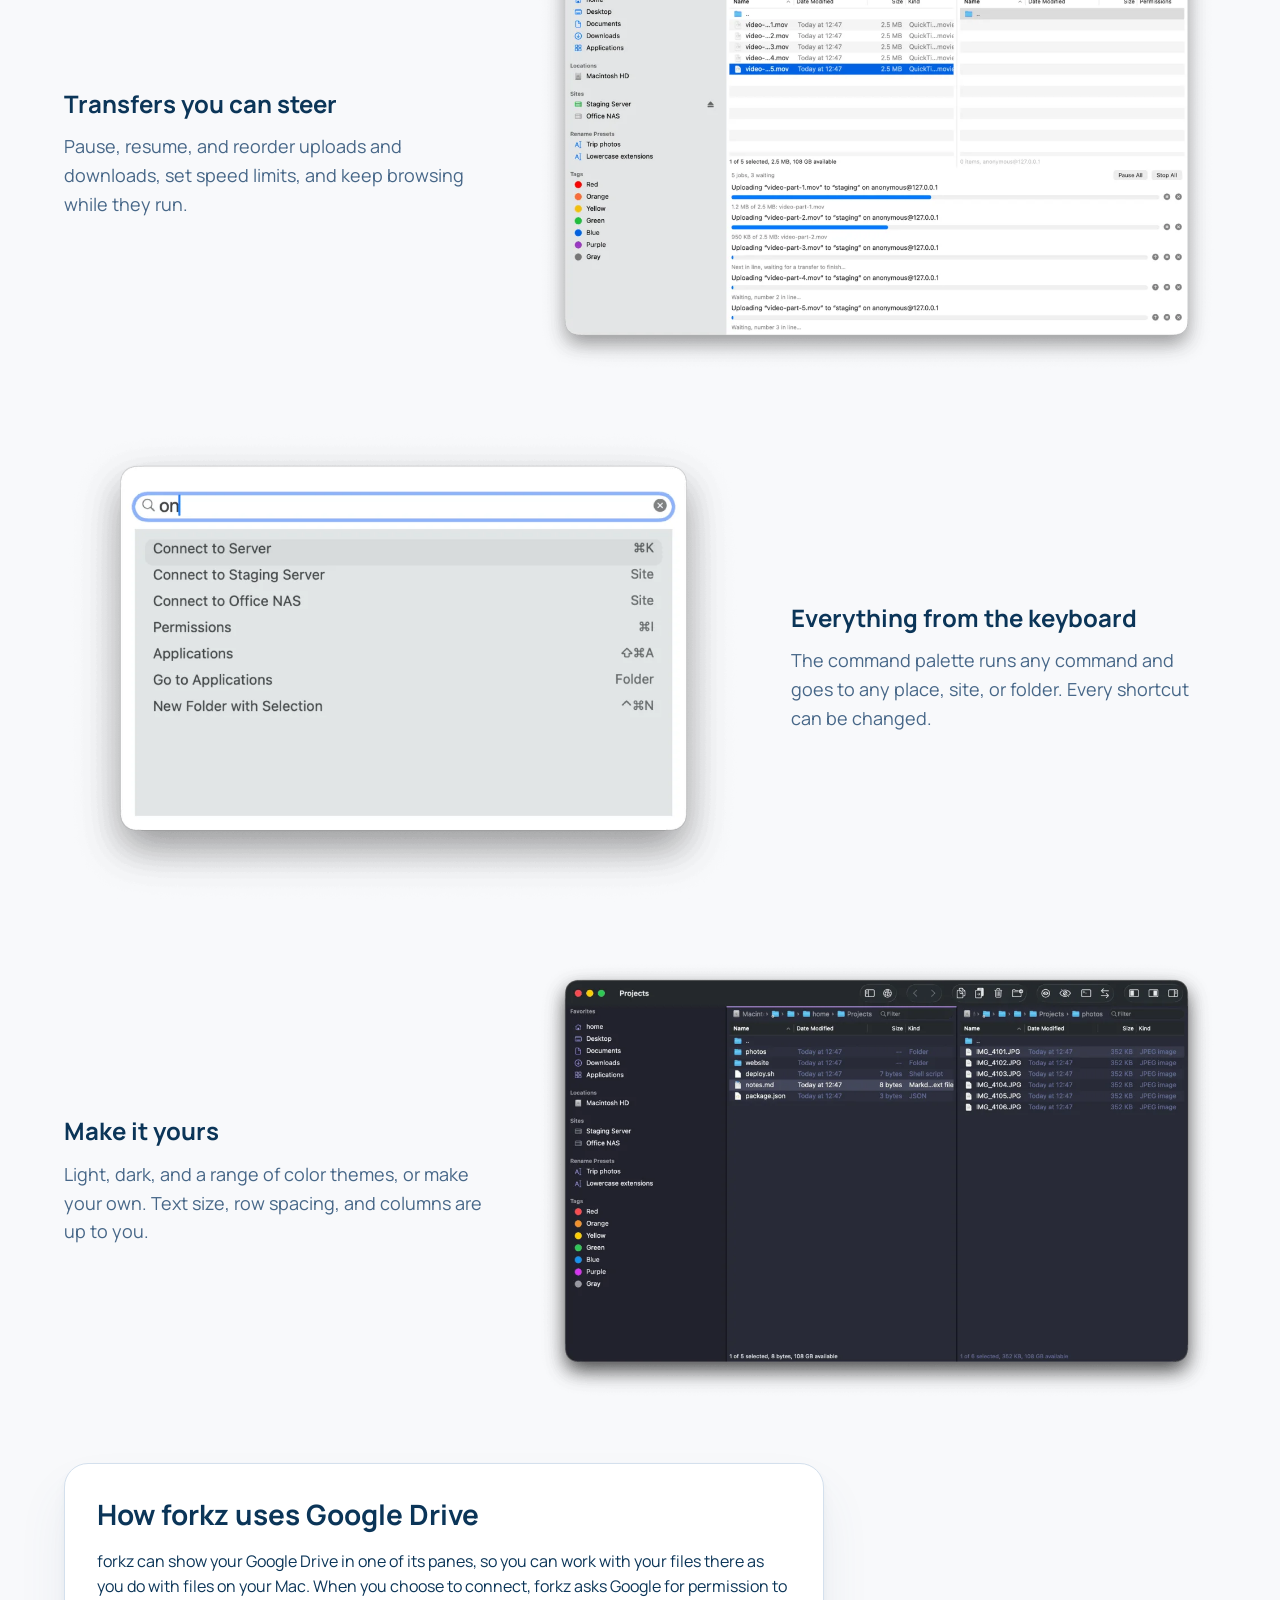
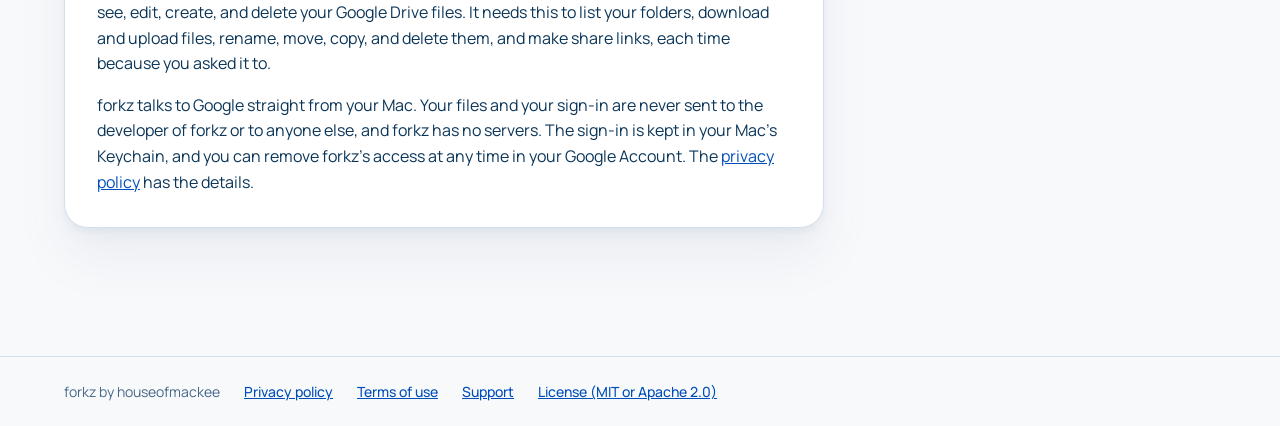
==== commit 24abe9a5: "OneDrive, personal and work or school, through Microsoft Graph Sign-in in the browser with PKCE (no " ====
--- a/site/forkz/index.html
+++ b/site/forkz/index.html
@@ -61,7 +61,7 @@
       </div>
       <div class="card">
         <h3>Servers and cloud storage</h3>
-        <p>SFTP, FTP, WebDAV, S3, Azure, Box, Dropbox, Google Drive, and network shares, in the same panes as your Mac.</p>
+        <p>SFTP, FTP, WebDAV, S3, Azure, Box, Dropbox, Google Drive, OneDrive, and network shares, in the same panes as your Mac.</p>
       </div>
       <div class="card">
         <h3>File tools</h3>
